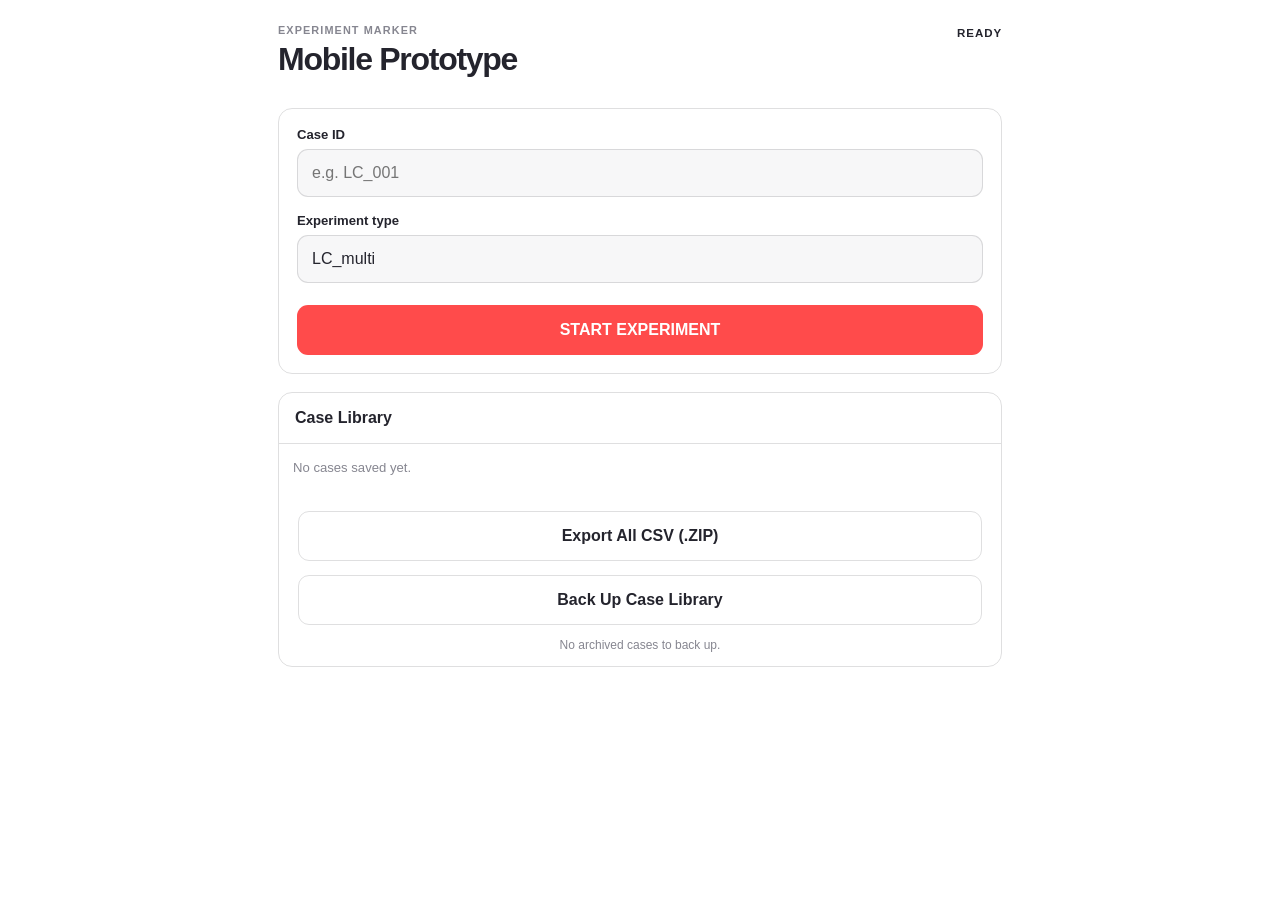
==== index.html @ 3c195538 "Start general edition from v0.5c2" ====
<!DOCTYPE html>

<html lang="en">

<head>

    <meta charset="UTF-8">



    <meta

        name="viewport"

        content="width=device-width, initial-scale=1.0, viewport-fit=cover"

    >



    <title>Experiment Marker</title>

    <meta

    name="theme-color"

    content="#ff4b4b"

    >

    <link

    rel="manifest"

    href="manifest.json"

    >

    <link

        rel="stylesheet"

        href="style.css"

    >

</head>



<body>



<main class="app">



    <header class="header">



        <div>

            <div class="eyebrow">

                EXPERIMENT MARKER

            </div>



            <h1>

                Mobile Prototype

            </h1>

        </div>



        <div

            id="statusBadge"

            class="status-badge"

        >

            READY

        </div>



    </header>





    <!-- ===================================================

         READY

         \=================================================== -->



    <section

        id="readyView"

        class="view"

    >



        <div class="panel">



            <label for="caseIdInput">

                Case ID

            </label>



            <input

                id="caseIdInput"

                type="text"

                placeholder="e.g. LC_001"

                autocomplete="off"

            >





            <label for="experimentTypeInput">

                Experiment type

            </label>



            <input

                id="experimentTypeInput"

                type="text"

                value="LC_multi"

                autocomplete="off"

            >





            <button

                id="startButton"

                class="primary-button"

                type="button"

            >

                START EXPERIMENT

            </button>



        </div>

<details

    class="library-shell"

    open

>



    <summary>

        Case Library

        <span id="libraryCount"></span>

    </summary>



    <div

        id="caseLibrary"

        class="case-library"

    >

    </div>

    <button
        id="exportAllCsvButton"
        class="secondary-button"
        type="button"
    >
        Export All CSV (.ZIP)
    </button>

    <button
        id="backupLibraryButton"
        class="secondary-button export-button"
        type="button"
    >
        Back Up Case Library
    </button>

    <div
        id="libraryBackupStatus"
        class="export-note"
    >
        Archived cases only. The current working case is not included.
    </div>



</details>

    </section>





    <!-- ===================================================

         RUNNING

         \=================================================== -->



    <section

        id="runningView"

        class="view hidden"

    >



        <div class="case-strip">



            <div>

                <div class="small-label">

                    CASE

                </div>



                <div

                    id="runningCaseId"

                    class="case-id"

                >

                </div>

            </div>



            <div class="align-right">

                <div class="small-label">

                    ACTIVE EVENTS

                </div>



                <div

                    id="eventCount"

                    class="count"

                >

                    0

                </div>

            </div>



        </div>





        <div class="event-console">



            <div class="section-title">

                Mark Event

            </div>



            <label for="eventNoteInput">

                Optional note

            </label>



            <input

                id="eventNoteInput"

                type="text"

                placeholder="e.g. difficult trocar, artifact"

                autocomplete="off"

            >





            <div

                id="eventGrid"

                class="event-grid"

            >

            </div>





            <div

                id="lastRecorded"

                class="last-recorded hidden"

            >



                <div>

                    <div class="small-label">

                        LAST ACTIVE EVENT

                    </div>



                    <div

                        id="lastEventName"

                        class="last-event-name"

                    >

                    </div>

                </div>



                <div

                    id="lastEventElapsed"

                    class="elapsed"

                >

                </div>



            </div>



        </div>





        <!-- Calibration -->



        <details class="utility-shell">



            <summary>

                Time Calibration

            </summary>



            <div class="utility-content">



                <div class="calibration-grid">



                    <div>



                        <label for="runningReferenceTime">

                            Reference clock

                        </label>



                        <input

                            id="runningReferenceTime"

                            type="text"

                            inputmode="decimal"

                            placeholder="14:32:18.000"

                            autocomplete="off"

                        >



                    </div>





                    <div>



                        <label for="runningEegTime">

                            EEG / device clock

                        </label>



                        <input

                            id="runningEegTime"

                            type="text"

                            inputmode="decimal"

                            placeholder="14:32:16.000"

                            autocomplete="off"

                        >



                    </div>



                </div>





                <div class="calibration-actions">



                    <button

                        id="runningApplyCalibration"

                        class="utility-button"

                        type="button"

                    >

                        Apply Calibration

                    </button>



                    <button

                        id="runningClearCalibration"

                        class="utility-button"

                        type="button"

                    >

                        Clear

                    </button>



                </div>





                <div

                    id="runningCalibrationStatus"

                    class="calibration-status"

                >

                    Not calibrated

                </div>



            </div>



        </details>





        <!-- Timeline -->



        <details class="timeline-shell">



            <summary>

                Event Timeline

            </summary>



            <div

                id="timeline"

                class="timeline"

            >

            </div>



        </details>





        <div class="correction-actions">



            <button

                id="undoButton"

                class="utility-button"

                type="button"

            >

                Undo Last Event

            </button>



            <button

                id="restoreButton"

                class="utility-button"

                type="button"

            >

                Restore

            </button>



        </div>





        <button

            id="endButton"

            class="secondary-button"

            type="button"

        >

            End Experiment

        </button>



    </section>





    <!-- ===================================================

         COMPLETE

         \=================================================== -->



    <section

        id="completeView"

        class="view hidden"

    >



        <div class="complete-card">



            <div class="small-label">

                RECORDING COMPLETE

            </div>



            <div

                id="completeCaseId"

                class="complete-case"

            >

            </div>



            <div

                id="completeSummary"

                class="complete-summary"

            >

            </div>



        </div>





        <!-- Calibration -->



        <details class="utility-shell">



            <summary>

                Time Calibration

            </summary>



            <div class="utility-content">



                <div class="calibration-grid">



                    <div>



                        <label for="completeReferenceTime">

                            Reference clock

                        </label>



                        <input

                            id="completeReferenceTime"

                            type="text"

                            inputmode="decimal"

                            placeholder="14:32:18.000"

                            autocomplete="off"

                        >



                    </div>





                    <div>



                        <label for="completeEegTime">

                            EEG / device clock

                        </label>



                        <input

                            id="completeEegTime"

                            type="text"

                            inputmode="decimal"

                            placeholder="14:32:16.000"

                            autocomplete="off"

                        >



                    </div>



                </div>





                <div class="calibration-actions">



                    <button

                        id="completeApplyCalibration"

                        class="utility-button"

                        type="button"

                    >

                        Apply Calibration

                    </button>



                    <button

                        id="completeClearCalibration"

                        class="utility-button"

                        type="button"

                    >

                        Clear

                    </button>



                </div>





                <div

                    id="completeCalibrationStatus"

                    class="calibration-status"

                >

                    Not calibrated

                </div>



            </div>



        </details>





        <!-- QC -->



        <div class="complete-section-heading">



            <div>

                <div class="small-label">

                    QUALITY CONTROL

                </div>



                <div class="section-title compact-title">

                    Event Review

                </div>

            </div>



            <div class="qc-hint">

                Rename, remove or restore without rewriting event time.

            </div>



        </div>





        <details

            class="timeline-shell"

            open

        >



            <summary>

                Recorded Events

            </summary>



            <div

                id="completeTimeline"

                class="timeline"

            >

            </div>



        </details>





        <!-- Export -->



        <div class="finalize-section">



    <div class="small-label">

        CASE LIBRARY

    </div>



    <div class="section-title compact-title">

        Archive

    </div>





    <button

        id="saveLibraryButton"

        class="primary-button export-button"

        type="button"

    >

        SAVE TO CASE LIBRARY

    </button>





    <div

        id="librarySaveStatus"

        class="export-note"

    >

        Not saved to Case Library.

    </div>





    <div class="finalize-divider"></div>





    <div class="small-label">

        EXPORT

    </div>



    <button

        id="exportCsvButton"

        class="secondary-button export-button"

        type="button"

    >

        Export CSV

    </button>



</div>





<button

    id="newCaseButton"

    class="secondary-button new-case-button"

    type="button"

>

    Discard Case

</button>



    </section>



</main>



<script src="storage.js"></script>

<script src="app.js"></script>



<script>

    if ("serviceWorker" in navigator) {



        window.addEventListener(

            "load",

            () => {



                navigator.serviceWorker

                    .register(

                        "./service-worker.js"

                    )

                    .then(

                        registration => {



                            console.log(

                                "Experiment Marker service worker registered:",

                                registration.scope

                            );

                        }

                    )

                    .catch(

                        error => {



                            console.error(

                                "Service worker registration failed:",

                                error

                            );

                        }

                    );

            }

        );

    }

</script>



</body>

</html>
---- style.css ----
:root {
    --accent: #ff4b4b;
    --accent-selected: #c9343c;

    --background: #ffffff;
    --surface: #f7f7f8;

    --text: #24242d;
    --muted: #868690;

    --border: rgba(30, 30, 40, 0.14);

    --radius: 14px;
}


* {
    box-sizing: border-box;
}


body {
    margin: 0;

    background: var(--background);
    color: var(--text);

    font-family:
        -apple-system,
        BlinkMacSystemFont,
        "Segoe UI",
        sans-serif;
}


button,
input {
    font: inherit;
}


button {
    touch-action: manipulation;
}


.app {
    width: min(760px, 100%);

    margin: 0 auto;

    padding:
        max(24px, env(safe-area-inset-top))
        18px
        max(40px, env(safe-area-inset-bottom));
}


/* =========================================================
   HEADER
   ========================================================= */

.header {
    display: flex;

    align-items: flex-start;
    justify-content: space-between;

    gap: 20px;

    margin-bottom: 30px;
}


.eyebrow,
.small-label {
    font-size: 0.68rem;
    font-weight: 750;

    letter-spacing: 0.10em;

    color: var(--muted);
}


h1 {
    margin: 5px 0 0;

    font-size: 2rem;

    letter-spacing: -0.04em;
}


.status-badge {
    margin-top: 3px;

    font-size: 0.72rem;
    font-weight: 750;

    letter-spacing: 0.08em;
}


/* =========================================================
   COMMON
   ========================================================= */

.hidden {
    display: none !important;
}


.panel,
.event-console,
.complete-card {
    border:
        1px solid
        var(--border);

    border-radius:
        var(--radius);

    padding:
        18px;
}


label {
    display: block;

    margin:
        16px
        0
        7px;

    font-size: 0.82rem;
    font-weight: 650;
}


label:first-child {
    margin-top: 0;
}


input {
    width: 100%;

    min-height: 48px;

    padding:
        0
        14px;

    border:
        1px solid
        var(--border);

    border-radius:
        11px;

    background:
        var(--surface);

    color:
        var(--text);

    outline:
        none;

    font-size:
        16px;
}


input:focus {
    border-color:
        var(--accent);
}


/* =========================================================
   BUTTONS
   ========================================================= */

.primary-button,
.secondary-button {
    width: 100%;

    min-height: 50px;

    border-radius: 11px;

    font-weight: 700;

    cursor: pointer;
}


.primary-button {
    margin-top: 22px;

    border: none;

    background:
        var(--accent);

    color:
        white;
}


.secondary-button {
    margin-top: 18px;

    border: 1px solid
        var(--border);

    background:
        transparent;

    color:
        var(--text);
}


.utility-button {
    min-height: 44px;

    padding:
        0
        14px;

    border:
        1px solid
        var(--border);

    border-radius:
        10px;

    background:
        var(--surface);

    color:
        var(--text);

    font-weight:
        650;

    cursor:
        pointer;
}


.utility-button:disabled {
    opacity:
        0.38;

    cursor:
        default;
}


.mini-button {
    min-height: 36px;

    padding:
        0
        12px;

    border:
        1px solid
        var(--border);

    border-radius:
        9px;

    background:
        var(--surface);

    color:
        var(--text);

    font-size:
        0.78rem;

    font-weight:
        650;

    cursor:
        pointer;
}


.mini-button:active,
.utility-button:active,
.primary-button:active,
.secondary-button:active {
    transform:
        scale(0.98);
}


/* =========================================================
   RUNNING
   ========================================================= */

.case-strip {
    display: flex;

    justify-content: space-between;
    align-items: center;

    margin-bottom:
        14px;

    padding:
        0 2px;
}


.case-id {
    margin-top:
        3px;

    font-size:
        1.1rem;

    font-weight:
        720;
}


.count {
    margin-top:
        3px;

    font-size:
        1.05rem;

    font-weight:
        700;
}


.align-right {
    text-align:
        right;
}


.section-title {
    margin-bottom:
        16px;

    font-size:
        1.35rem;

    font-weight:
        760;

    letter-spacing:
        -0.025em;
}


.compact-title {
    margin:
        3px
        0
        0;

    font-size:
        1.12rem;
}


/* =========================================================
   EVENT GRID
   ========================================================= */

.event-grid {
    display:
        grid;

    grid-template-columns:
        repeat(
            2,
            minmax(0, 1fr)
        );

    gap:
        10px;

    margin-top:
        18px;
}


.event-button {
    min-height:
        58px;

    padding:
        8px;

    border:
        none;

    border-radius:
        12px;

    background:
        var(--accent);

    color:
        white;

    font-size:
        0.95rem;

    font-weight:
        680;

    cursor:
        pointer;

    transition:
        transform 70ms ease,
        background 100ms ease;
}


.event-button:active {
    transform:
        scale(0.97);
}


.event-button.selected {
    background:
        var(--accent-selected);
}


/* =========================================================
   LAST RECORDED
   ========================================================= */

.last-recorded {
    display:
        flex;

    justify-content:
        space-between;

    align-items:
        center;

    gap:
        14px;

    margin-top:
        18px;

    padding-top:
        14px;

    border-top:
        1px solid
        var(--border);
}


.last-event-name {
    margin-top:
        3px;

    font-weight:
        700;
}


.elapsed {
    font-family:
        ui-monospace,
        SFMono-Regular,
        Menlo,
        monospace;

    font-weight:
        680;

    font-variant-numeric:
        tabular-nums;
}


/* =========================================================
   COLLAPSIBLE SHELLS
   ========================================================= */

.timeline-shell,
.utility-shell {
    margin-top:
        14px;

    border:
        1px solid
        var(--border);

    border-radius:
        var(--radius);

    overflow:
        hidden;
}


.timeline-shell summary,
.utility-shell summary {
    min-height:
        50px;

    display:
        flex;

    align-items:
        center;

    padding:
        0 16px;

    font-weight:
        680;

    cursor:
        pointer;
}


.utility-content {
    padding:
        0
        14px
        14px;

    border-top:
        1px solid
        var(--border);
}


/* =========================================================
   CALIBRATION
   ========================================================= */

.utility-content {
    padding:
        16px
        14px
        16px;

    border-top:
        1px solid
        var(--border);
}


.calibration-grid {
    display: grid;

    grid-template-columns:
        1fr;

    gap:
        16px;
}


.calibration-grid > div {
    display: flex;

    flex-direction: column;

    gap:
        8px;
}


.calibration-grid label {
    margin:
        0;

    font-size:
        0.82rem;

    font-weight:
        650;

    line-height:
        1.25;
}


.calibration-actions {
    display: flex;

    gap:
        8px;

    margin-top:
        16px;
}


.calibration-actions
.utility-button:first-child {
    flex:
        1;
}


.calibration-status {
    margin-top:
        14px;

    padding:
        11px
        12px;

    border-radius:
        10px;

    background:
        var(--surface);

    color:
        var(--muted);

    font-size:
        0.8rem;

    line-height:
        1.45;
}

/* =========================================================
   RUNNING CORRECTIONS
   ========================================================= */

.correction-actions {
    display:
        grid;

    grid-template-columns:
        repeat(
            2,
            minmax(0, 1fr)
        );

    gap:
        8px;

    margin-top:
        10px;
}


/* =========================================================
   TIMELINE
   ========================================================= */

.timeline {
    padding:
        0
        14px
        14px;
}


.timeline-empty {
    padding:
        10px 0;

    color:
        var(--muted);

    font-size:
        0.85rem;
}


.timeline-item {
    padding:
        13px 0;

    border-top:
        1px solid
        var(--border);
}


.timeline-main-row {
    display:
        flex;

    justify-content:
        space-between;

    align-items:
        flex-start;

    gap:
        16px;
}


.timeline-main {
    min-width:
        0;
}


.timeline-item.removed
.timeline-main-row {
    opacity:
        0.52;
}


.timeline-name-row {
    display:
        flex;

    align-items:
        center;

    flex-wrap:
        wrap;

    gap:
        7px;
}


.timeline-name {
    font-weight:
        650;

    overflow-wrap:
        anywhere;
}


.status-chip {
    padding:
        2px 6px;

    border:
        1px solid
        var(--border);

    border-radius:
        999px;

    font-size:
        0.61rem;

    font-weight:
        750;

    letter-spacing:
        0.06em;
}


.timeline-meta {
    margin-top:
        4px;

    color:
        var(--muted);

    font-size:
        0.75rem;

    line-height:
        1.5;
}


.timeline-time {
    flex:
        0 0 auto;

    font-family:
        ui-monospace,
        SFMono-Regular,
        Menlo,
        monospace;

    font-size:
        0.82rem;

    font-variant-numeric:
        tabular-nums;
}


.timeline-actions {
    display:
        flex;

    flex-wrap:
        wrap;

    gap:
        7px;

    margin-top:
        10px;
}


/* =========================================================
   COMPLETE
   ========================================================= */

.complete-card {
    margin-bottom:
        14px;
}


.complete-case {
    margin-top:
        5px;

    font-size:
        1.45rem;

    font-weight:
        760;
}


.complete-summary {
    margin-top:
        8px;

    color:
        var(--muted);

    font-size:
        0.86rem;
}


.complete-section-heading {
    display:
        flex;

    justify-content:
        space-between;

    align-items:
        flex-end;

    gap:
        16px;

    margin-top:
        26px;
}


.qc-hint {
    max-width:
        290px;

    color:
        var(--muted);

    font-size:
        0.76rem;

    line-height:
        1.45;

    text-align:
        right;
}


.finalize-section {
    margin-top:
        28px;

    padding-top:
        22px;

    border-top:
        1px solid
        var(--border);
}


.export-button {
    margin-top:
        14px;
}


.export-note {
    margin-top:
        9px;

    color:
        var(--muted);

    font-size:
        0.75rem;

    line-height:
        1.45;
}


.new-case-button {
    margin-top:
        22px;
}


/* =========================================================
   WIDER SCREENS
   ========================================================= */

@media (min-width: 700px) {

    .event-grid {
        grid-template-columns:
            repeat(
                3,
                minmax(0, 1fr)
            );
    }


    .calibration-grid {
        grid-template-columns:
            repeat(
                2,
                minmax(0, 1fr)
            );

        gap:
            12px;
    }

}


/* =========================================================
   PHONE
   ========================================================= */

@media (max-width: 600px) {

    .complete-section-heading {
        display:
            block;
    }


    .qc-hint {
        margin-top:
            6px;

        max-width:
            none;

        text-align:
            left;
    }

}

/* =========================================================
   CASE LIBRARY
   ========================================================= */

.library-shell {
    margin-top: 18px;

    border:
        1px solid
        var(--border);

    border-radius:
        var(--radius);

    overflow:
        hidden;
}


.library-shell summary {
    min-height:
        50px;

    display:
        flex;

    align-items:
        center;

    gap:
        6px;

    padding:
        0 16px;

    font-weight:
        680;

    cursor:
        pointer;
}


.case-library {
    padding:
        0
        14px
        14px;

    border-top:
        1px solid
        var(--border);
}


.library-empty {
    padding:
        16px 0
        4px;

    color:
        var(--muted);

    font-size:
        0.82rem;
}


.library-item {
    padding:
        14px 0;

    border-bottom:
        1px solid
        var(--border);
}


.library-item:last-child {
    border-bottom:
        none;
}


.library-top-row {
    display:
        flex;

    justify-content:
        space-between;

    align-items:
        flex-start;

    gap:
        14px;
}


.library-case-id {
    font-weight:
        720;
}


.library-meta {
    margin-top:
        4px;

    color:
        var(--muted);

    font-size:
        0.75rem;

    line-height:
        1.45;
}


.library-actions {
    display:
        flex;

    gap:
        7px;

    margin-top:
        11px;
}


.finalize-divider {
    margin:
        22px
        0;

    border-top:
        1px solid
        var(--border);
}


#libraryBackupStatus {
    text-align: center;
    margin: 12px 0 0;
    padding: 0 8px 12px;
}

#backupLibraryButton,
#exportAllCsvButton {
    display: block;
    width: calc(100% - 38px);
    margin-inline: auto;
}
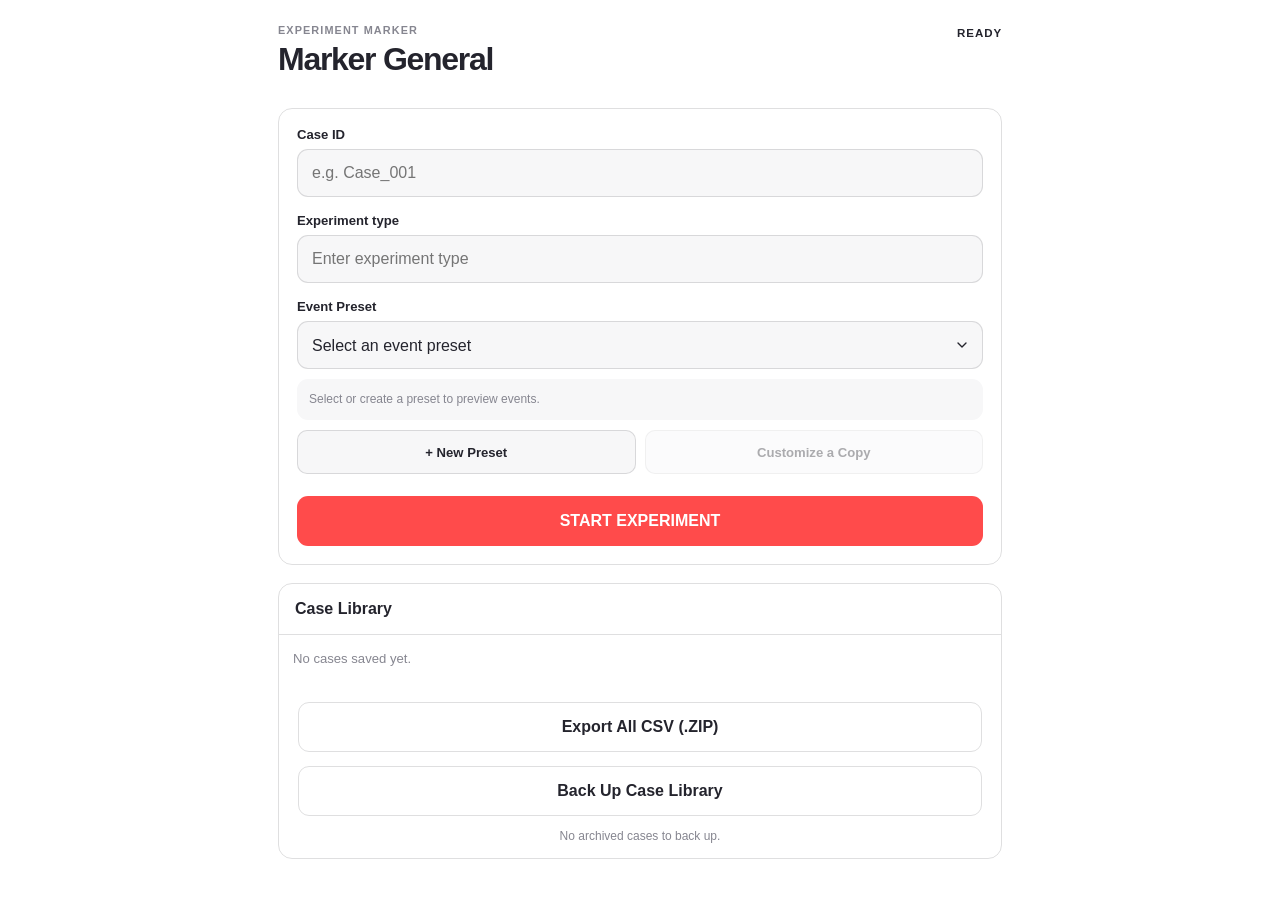
==== commit a89a06cb: "Release General v0.6b custom event presets" ====
--- a/index.html
+++ b/index.html
@@ -1,1194 +1,242 @@
 <!DOCTYPE html>
+<html lang="en">
+    <head>
+        <meta charset="UTF-8">
+        <meta name="viewport" content="width=device-width, initial-scale=1.0, viewport-fit=cover">
+        <title>Experiment Marker General</title>
+        <meta name="theme-color" content="#ff4b4b">
+        <link rel="manifest" href="manifest.json">
+        <link rel="stylesheet" href="style.css">
+    </head>
+    <body>
+        <main class="app">
+            <header class="header">
+                <div>
+                    <div class="eyebrow">EXPERIMENT MARKER</div>
+                    <h1>Marker General</h1>
+                </div>
+                <div id="statusBadge" class="status-badge">READY</div>
+            </header>
 
-<html lang="en">
+            <!-- =================================================== READY =================================================== -->
+            <section id="readyView" class="view">
+                <div class="panel">
+                    <label for="caseIdInput">Case ID</label>
+                    <input id="caseIdInput" type="text" placeholder="e.g. Case_001" autocomplete="off">
+                    <label for="experimentTypeInput">Experiment type</label>
+                    <input id="experimentTypeInput" type="text" placeholder="Enter experiment type" autocomplete="off">
+                    <label for="eventPresetSelect">Event Preset</label>
+                    <select id="eventPresetSelect" class="preset-select" aria-describedby="eventPresetPreview"></select>
+                    <div id="eventPresetPreview" class="preset-preview" aria-live="polite"></div>
+                    <div class="preset-actions">
+                        <button id="newPresetButton" class="utility-button" type="button">+ New Preset</button>
+                        <button id="editPresetButton" class="utility-button" type="button">Customize a Copy</button>
+                    </div>
+                    <button id="startButton" class="primary-button" type="button">START EXPERIMENT</button>
+                </div>
+                <details class="library-shell" open>
+                    <summary>
+                        Case Library
+                        <span id="libraryCount"></span>
+                    </summary>
+                    <div id="caseLibrary" class="case-library"></div>
+                    <button id="exportAllCsvButton" class="secondary-button" type="button">Export All CSV (.ZIP)</button>
+                    <button id="backupLibraryButton" class="secondary-button export-button" type="button">Back Up Case Library</button>
+                    <div id="libraryBackupStatus" class="export-note">Archived cases only. The current working case is not included.</div>
+                </details>
+            </section>
 
-<head>
+            <!-- =================================================== RUNNING =================================================== -->
+            <section id="runningView" class="view hidden">
+                <div class="case-strip">
+                    <div>
+                        <div class="small-label">CASE</div>
+                        <div id="runningCaseId" class="case-id"></div>
+                    </div>
+                    <div class="align-right">
+                        <div class="small-label">ACTIVE EVENTS</div>
+                        <div id="eventCount" class="count">0</div>
+                    </div>
+                </div>
+                <div class="event-console">
+                    <div class="section-title">Mark Event</div>
+                    <label for="eventNoteInput">Optional note</label>
+                    <input id="eventNoteInput" type="text" placeholder="e.g. difficult trocar, artifact" autocomplete="off">
+                    <div id="eventGrid" class="event-grid"></div>
+                    <div id="lastRecorded" class="last-recorded hidden">
+                        <div>
+                            <div class="small-label">LAST ACTIVE EVENT</div>
+                            <div id="lastEventName" class="last-event-name"></div>
+                        </div>
+                        <div id="lastEventElapsed" class="elapsed"></div>
+                    </div>
+                </div>
+                <!-- Calibration -->
+                <details class="utility-shell">
+                    <summary>Time Calibration</summary>
+                    <div class="utility-content">
+                        <div class="calibration-grid">
+                            <div>
+                                <label for="runningReferenceTime">Reference clock</label>
+                                <div class="calibration-time-field">
+                                    <input id="runningReferenceTime" class="calibration-time-input" type="text" placeholder="HH:MM:SS" autocomplete="off" spellcheck="false">
+                                    <button class="calibration-time-trigger" type="button" data-time-target="runningReferenceTime" aria-label="Open time picker">
+                                        <svg viewBox="0 0 24 24" aria-hidden="true" focusable="false">
+                                            <circle cx="12" cy="12" r="9"></circle>
+                                            <path d="M12 7v5l3 2"></path>
+                                        </svg>
+                                    </button>
+                                </div>
+                            </div>
+                            <div>
+                                <label for="runningEegTime">EEG / device clock</label>
+                                <div class="calibration-time-field">
+                                    <input id="runningEegTime" class="calibration-time-input" type="text" placeholder="HH:MM:SS" autocomplete="off" spellcheck="false">
+                                    <button class="calibration-time-trigger" type="button" data-time-target="runningEegTime" aria-label="Open time picker">
+                                        <svg viewBox="0 0 24 24" aria-hidden="true" focusable="false">
+                                            <circle cx="12" cy="12" r="9"></circle>
+                                            <path d="M12 7v5l3 2"></path>
+                                        </svg>
+                                    </button>
+                                </div>
+                            </div>
+                        </div>
+                        <div class="calibration-actions">
+                            <button id="runningApplyCalibration" class="utility-button" type="button">Apply Calibration</button>
+                            <button id="runningClearCalibration" class="utility-button" type="button">Clear</button>
+                        </div>
+                        <div id="runningCalibrationStatus" class="calibration-status">Not calibrated</div>
+                    </div>
+                </details>
+                <!-- Timeline -->
+                <details class="timeline-shell">
+                    <summary>Event Timeline</summary>
+                    <div id="timeline" class="timeline"></div>
+                </details>
+                <div class="correction-actions">
+                    <button id="undoButton" class="utility-button" type="button">Undo Last Event</button>
+                    <button id="restoreButton" class="utility-button" type="button">Restore</button>
+                </div>
+                <button id="endButton" class="secondary-button" type="button">End Experiment</button>
+            </section>
 
-    <meta charset="UTF-8">
-
-
-
-    <meta
-
-        name="viewport"
-
-        content="width=device-width, initial-scale=1.0, viewport-fit=cover"
-
-    >
-
-
-
-    <title>Experiment Marker</title>
-
-    <meta
-
-    name="theme-color"
-
-    content="#ff4b4b"
-
-    >
-
-    <link
-
-    rel="manifest"
-
-    href="manifest.json"
-
-    >
-
-    <link
-
-        rel="stylesheet"
-
-        href="style.css"
-
-    >
-
-</head>
-
-
-
-<body>
-
-
-
-<main class="app">
-
-
-
-    <header class="header">
-
-
-
-        <div>
-
-            <div class="eyebrow">
-
-                EXPERIMENT MARKER
-
-            </div>
-
-
-
-            <h1>
-
-                Mobile Prototype
-
-            </h1>
-
+            <!-- =================================================== COMPLETE =================================================== -->
+            <section id="completeView" class="view hidden">
+                <div class="complete-card">
+                    <div class="small-label">RECORDING COMPLETE</div>
+                    <div id="completeCaseId" class="complete-case"></div>
+                    <div id="completeSummary" class="complete-summary"></div>
+                </div>
+                <!-- Calibration -->
+                <details class="utility-shell">
+                    <summary>Time Calibration</summary>
+                    <div class="utility-content">
+                        <div class="calibration-grid">
+                            <div>
+                                <label for="completeReferenceTime">Reference clock</label>
+                                <div class="calibration-time-field">
+                                    <input id="completeReferenceTime" class="calibration-time-input" type="text" placeholder="HH:MM:SS" autocomplete="off" spellcheck="false">
+                                    <button class="calibration-time-trigger" type="button" data-time-target="completeReferenceTime" aria-label="Open time picker">
+                                        <svg viewBox="0 0 24 24" aria-hidden="true" focusable="false">
+                                            <circle cx="12" cy="12" r="9"></circle>
+                                            <path d="M12 7v5l3 2"></path>
+                                        </svg>
+                                    </button>
+                                </div>
+                            </div>
+                            <div>
+                                <label for="completeEegTime">EEG / device clock</label>
+                                <div class="calibration-time-field">
+                                    <input id="completeEegTime" class="calibration-time-input" type="text" placeholder="HH:MM:SS" autocomplete="off" spellcheck="false">
+                                    <button class="calibration-time-trigger" type="button" data-time-target="completeEegTime" aria-label="Open time picker">
+                                        <svg viewBox="0 0 24 24" aria-hidden="true" focusable="false">
+                                            <circle cx="12" cy="12" r="9"></circle>
+                                            <path d="M12 7v5l3 2"></path>
+                                        </svg>
+                                    </button>
+                                </div>
+                            </div>
+                        </div>
+                        <div class="calibration-actions">
+                            <button id="completeApplyCalibration" class="utility-button" type="button">Apply Calibration</button>
+                            <button id="completeClearCalibration" class="utility-button" type="button">Clear</button>
+                        </div>
+                        <div id="completeCalibrationStatus" class="calibration-status">Not calibrated</div>
+                    </div>
+                </details>
+                <!-- QC -->
+                <div class="complete-section-heading">
+                    <div>
+                        <div class="small-label">QUALITY CONTROL</div>
+                        <div class="section-title compact-title">Event Review</div>
+                    </div>
+                    <div class="qc-hint">Rename, remove or restore without rewriting event time.</div>
+                </div>
+                <details class="timeline-shell" open>
+                    <summary>Recorded Events</summary>
+                    <div id="completeTimeline" class="timeline"></div>
+                </details>
+                <!-- Export -->
+                <div class="finalize-section">
+                    <div class="small-label">CASE LIBRARY</div>
+                    <div class="section-title compact-title">Archive</div>
+                    <button id="saveLibraryButton" class="primary-button export-button" type="button">SAVE TO CASE LIBRARY</button>
+                    <div id="librarySaveStatus" class="export-note">Not saved to Case Library.</div>
+                    <div class="finalize-divider"></div>
+                    <div class="small-label">EXPORT</div>
+                    <button id="exportCsvButton" class="secondary-button export-button" type="button">Export CSV</button>
+                </div>
+                <button id="newCaseButton" class="secondary-button new-case-button" type="button">Discard Case</button>
+            </section>
+        </main>
+        <!-- READY-only preset editor; does not modify a case in progress. -->
+        <div id="presetEditorOverlay" class="preset-editor-overlay hidden">
+            <section class="preset-editor-dialog" role="dialog" aria-modal="true" aria-labelledby="presetEditorTitle" tabindex="-1">
+                <header class="preset-editor-heading">
+                    <div>
+                        <div class="small-label">GENERAL · EVENT CONFIGURATION</div>
+                        <h2 id="presetEditorTitle">Create Preset</h2>
+                    </div>
+                    <button id="presetEditorClose" class="preset-icon-button" type="button" aria-label="Close editor">×</button>
+                </header>
+                <label for="presetNameInput">Preset name</label>
+                <input id="presetNameInput" type="text" maxlength="60" placeholder="e.g. My Experiment" autocomplete="off">
+                <form id="presetAddEventForm" class="preset-add-form">
+                    <label for="presetEventInput">Add event</label>
+                    <div class="preset-add-row">
+                        <input id="presetEventInput" type="text" maxlength="50" placeholder="Enter an event name" autocomplete="off">
+                        <button id="presetAddEventButton" class="utility-button" type="submit">+ Add</button>
+                    </div>
+                </form>
+                <div class="preset-editor-preview-heading">
+                    <strong>Event Preview</strong>
+                    <span id="presetEditorCount" class="small-label">0 EVENTS</span>
+                </div>
+                <p class="preset-editor-hint">Drag ⠿ to change button order. You can also use ↑ / ↓.</p>
+                <div id="presetEditorEvents" class="preset-editor-events" aria-live="polite"></div>
+                <div id="presetEditorError" class="preset-editor-error hidden" role="alert"></div>
+                <div class="preset-editor-footer">
+                    <button id="presetEditorDelete" class="preset-danger-button hidden" type="button">Delete Preset</button>
+                    <div class="preset-editor-main-actions">
+                        <button id="presetEditorCancel" class="utility-button" type="button">Cancel</button>
+                        <button id="presetEditorSave" class="primary-button" type="button">Save Preset</button>
+                    </div>
+                </div>
+                <p class="preset-editor-hint">Saved locally on this device. Case Library backups do not include custom preset settings.</p>
+            </section>
         </div>
-
-
-
-        <div
-
-            id="statusBadge"
-
-            class="status-badge"
-
-        >
-
-            READY
-
-        </div>
-
-
-
-    </header>
-
-
-
-
-
-    <!-- ===================================================
-
-         READY
-
-         \=================================================== -->
-
-
-
-    <section
-
-        id="readyView"
-
-        class="view"
-
-    >
-
-
-
-        <div class="panel">
-
-
-
-            <label for="caseIdInput">
-
-                Case ID
-
-            </label>
-
-
-
-            <input
-
-                id="caseIdInput"
-
-                type="text"
-
-                placeholder="e.g. LC_001"
-
-                autocomplete="off"
-
-            >
-
-
-
-
-
-            <label for="experimentTypeInput">
-
-                Experiment type
-
-            </label>
-
-
-
-            <input
-
-                id="experimentTypeInput"
-
-                type="text"
-
-                value="LC_multi"
-
-                autocomplete="off"
-
-            >
-
-
-
-
-
-            <button
-
-                id="startButton"
-
-                class="primary-button"
-
-                type="button"
-
-            >
-
-                START EXPERIMENT
-
-            </button>
-
-
-
-        </div>
-
-<details
-
-    class="library-shell"
-
-    open
-
->
-
-
-
-    <summary>
-
-        Case Library
-
-        <span id="libraryCount"></span>
-
-    </summary>
-
-
-
-    <div
-
-        id="caseLibrary"
-
-        class="case-library"
-
-    >
-
-    </div>
-
-    <button
-        id="exportAllCsvButton"
-        class="secondary-button"
-        type="button"
-    >
-        Export All CSV (.ZIP)
-    </button>
-
-    <button
-        id="backupLibraryButton"
-        class="secondary-button export-button"
-        type="button"
-    >
-        Back Up Case Library
-    </button>
-
-    <div
-        id="libraryBackupStatus"
-        class="export-note"
-    >
-        Archived cases only. The current working case is not included.
-    </div>
-
-
-
-</details>
-
-    </section>
-
-
-
-
-
-    <!-- ===================================================
-
-         RUNNING
-
-         \=================================================== -->
-
-
-
-    <section
-
-        id="runningView"
-
-        class="view hidden"
-
-    >
-
-
-
-        <div class="case-strip">
-
-
-
-            <div>
-
-                <div class="small-label">
-
-                    CASE
-
-                </div>
-
-
-
-                <div
-
-                    id="runningCaseId"
-
-                    class="case-id"
-
-                >
-
-                </div>
-
-            </div>
-
-
-
-            <div class="align-right">
-
-                <div class="small-label">
-
-                    ACTIVE EVENTS
-
-                </div>
-
-
-
-                <div
-
-                    id="eventCount"
-
-                    class="count"
-
-                >
-
-                    0
-
-                </div>
-
-            </div>
-
-
-
-        </div>
-
-
-
-
-
-        <div class="event-console">
-
-
-
-            <div class="section-title">
-
-                Mark Event
-
-            </div>
-
-
-
-            <label for="eventNoteInput">
-
-                Optional note
-
-            </label>
-
-
-
-            <input
-
-                id="eventNoteInput"
-
-                type="text"
-
-                placeholder="e.g. difficult trocar, artifact"
-
-                autocomplete="off"
-
-            >
-
-
-
-
-
-            <div
-
-                id="eventGrid"
-
-                class="event-grid"
-
-            >
-
-            </div>
-
-
-
-
-
-            <div
-
-                id="lastRecorded"
-
-                class="last-recorded hidden"
-
-            >
-
-
-
-                <div>
-
-                    <div class="small-label">
-
-                        LAST ACTIVE EVENT
-
-                    </div>
-
-
-
-                    <div
-
-                        id="lastEventName"
-
-                        class="last-event-name"
-
-                    >
-
-                    </div>
-
-                </div>
-
-
-
-                <div
-
-                    id="lastEventElapsed"
-
-                    class="elapsed"
-
-                >
-
-                </div>
-
-
-
-            </div>
-
-
-
-        </div>
-
-
-
-
-
-        <!-- Calibration -->
-
-
-
-        <details class="utility-shell">
-
-
-
-            <summary>
-
-                Time Calibration
-
-            </summary>
-
-
-
-            <div class="utility-content">
-
-
-
-                <div class="calibration-grid">
-
-
-
-                    <div>
-
-
-
-                        <label for="runningReferenceTime">
-
-                            Reference clock
-
-                        </label>
-
-
-
-                        <input
-
-                            id="runningReferenceTime"
-
-                            type="text"
-
-                            inputmode="decimal"
-
-                            placeholder="14:32:18.000"
-
-                            autocomplete="off"
-
-                        >
-
-
-
-                    </div>
-
-
-
-
-
-                    <div>
-
-
-
-                        <label for="runningEegTime">
-
-                            EEG / device clock
-
-                        </label>
-
-
-
-                        <input
-
-                            id="runningEegTime"
-
-                            type="text"
-
-                            inputmode="decimal"
-
-                            placeholder="14:32:16.000"
-
-                            autocomplete="off"
-
-                        >
-
-
-
-                    </div>
-
-
-
-                </div>
-
-
-
-
-
-                <div class="calibration-actions">
-
-
-
-                    <button
-
-                        id="runningApplyCalibration"
-
-                        class="utility-button"
-
-                        type="button"
-
-                    >
-
-                        Apply Calibration
-
-                    </button>
-
-
-
-                    <button
-
-                        id="runningClearCalibration"
-
-                        class="utility-button"
-
-                        type="button"
-
-                    >
-
-                        Clear
-
-                    </button>
-
-
-
-                </div>
-
-
-
-
-
-                <div
-
-                    id="runningCalibrationStatus"
-
-                    class="calibration-status"
-
-                >
-
-                    Not calibrated
-
-                </div>
-
-
-
-            </div>
-
-
-
-        </details>
-
-
-
-
-
-        <!-- Timeline -->
-
-
-
-        <details class="timeline-shell">
-
-
-
-            <summary>
-
-                Event Timeline
-
-            </summary>
-
-
-
-            <div
-
-                id="timeline"
-
-                class="timeline"
-
-            >
-
-            </div>
-
-
-
-        </details>
-
-
-
-
-
-        <div class="correction-actions">
-
-
-
-            <button
-
-                id="undoButton"
-
-                class="utility-button"
-
-                type="button"
-
-            >
-
-                Undo Last Event
-
-            </button>
-
-
-
-            <button
-
-                id="restoreButton"
-
-                class="utility-button"
-
-                type="button"
-
-            >
-
-                Restore
-
-            </button>
-
-
-
-        </div>
-
-
-
-
-
-        <button
-
-            id="endButton"
-
-            class="secondary-button"
-
-            type="button"
-
-        >
-
-            End Experiment
-
-        </button>
-
-
-
-    </section>
-
-
-
-
-
-    <!-- ===================================================
-
-         COMPLETE
-
-         \=================================================== -->
-
-
-
-    <section
-
-        id="completeView"
-
-        class="view hidden"
-
-    >
-
-
-
-        <div class="complete-card">
-
-
-
-            <div class="small-label">
-
-                RECORDING COMPLETE
-
-            </div>
-
-
-
-            <div
-
-                id="completeCaseId"
-
-                class="complete-case"
-
-            >
-
-            </div>
-
-
-
-            <div
-
-                id="completeSummary"
-
-                class="complete-summary"
-
-            >
-
-            </div>
-
-
-
-        </div>
-
-
-
-
-
-        <!-- Calibration -->
-
-
-
-        <details class="utility-shell">
-
-
-
-            <summary>
-
-                Time Calibration
-
-            </summary>
-
-
-
-            <div class="utility-content">
-
-
-
-                <div class="calibration-grid">
-
-
-
-                    <div>
-
-
-
-                        <label for="completeReferenceTime">
-
-                            Reference clock
-
-                        </label>
-
-
-
-                        <input
-
-                            id="completeReferenceTime"
-
-                            type="text"
-
-                            inputmode="decimal"
-
-                            placeholder="14:32:18.000"
-
-                            autocomplete="off"
-
-                        >
-
-
-
-                    </div>
-
-
-
-
-
-                    <div>
-
-
-
-                        <label for="completeEegTime">
-
-                            EEG / device clock
-
-                        </label>
-
-
-
-                        <input
-
-                            id="completeEegTime"
-
-                            type="text"
-
-                            inputmode="decimal"
-
-                            placeholder="14:32:16.000"
-
-                            autocomplete="off"
-
-                        >
-
-
-
-                    </div>
-
-
-
-                </div>
-
-
-
-
-
-                <div class="calibration-actions">
-
-
-
-                    <button
-
-                        id="completeApplyCalibration"
-
-                        class="utility-button"
-
-                        type="button"
-
-                    >
-
-                        Apply Calibration
-
-                    </button>
-
-
-
-                    <button
-
-                        id="completeClearCalibration"
-
-                        class="utility-button"
-
-                        type="button"
-
-                    >
-
-                        Clear
-
-                    </button>
-
-
-
-                </div>
-
-
-
-
-
-                <div
-
-                    id="completeCalibrationStatus"
-
-                    class="calibration-status"
-
-                >
-
-                    Not calibrated
-
-                </div>
-
-
-
-            </div>
-
-
-
-        </details>
-
-
-
-
-
-        <!-- QC -->
-
-
-
-        <div class="complete-section-heading">
-
-
-
-            <div>
-
-                <div class="small-label">
-
-                    QUALITY CONTROL
-
-                </div>
-
-
-
-                <div class="section-title compact-title">
-
-                    Event Review
-
-                </div>
-
-            </div>
-
-
-
-            <div class="qc-hint">
-
-                Rename, remove or restore without rewriting event time.
-
-            </div>
-
-
-
-        </div>
-
-
-
-
-
-        <details
-
-            class="timeline-shell"
-
-            open
-
-        >
-
-
-
-            <summary>
-
-                Recorded Events
-
-            </summary>
-
-
-
-            <div
-
-                id="completeTimeline"
-
-                class="timeline"
-
-            >
-
-            </div>
-
-
-
-        </details>
-
-
-
-
-
-        <!-- Export -->
-
-
-
-        <div class="finalize-section">
-
-
-
-    <div class="small-label">
-
-        CASE LIBRARY
-
-    </div>
-
-
-
-    <div class="section-title compact-title">
-
-        Archive
-
-    </div>
-
-
-
-
-
-    <button
-
-        id="saveLibraryButton"
-
-        class="primary-button export-button"
-
-        type="button"
-
-    >
-
-        SAVE TO CASE LIBRARY
-
-    </button>
-
-
-
-
-
-    <div
-
-        id="librarySaveStatus"
-
-        class="export-note"
-
-    >
-
-        Not saved to Case Library.
-
-    </div>
-
-
-
-
-
-    <div class="finalize-divider"></div>
-
-
-
-
-
-    <div class="small-label">
-
-        EXPORT
-
-    </div>
-
-
-
-    <button
-
-        id="exportCsvButton"
-
-        class="secondary-button export-button"
-
-        type="button"
-
-    >
-
-        Export CSV
-
-    </button>
-
-
-
-</div>
-
-
-
-
-
-<button
-
-    id="newCaseButton"
-
-    class="secondary-button new-case-button"
-
-    type="button"
-
->
-
-    Discard Case
-
-</button>
-
-
-
-    </section>
-
-
-
-</main>
-
-
-
-<script src="storage.js"></script>
-
-<script src="app.js"></script>
-
-
-
-<script>
-
-    if ("serviceWorker" in navigator) {
-
-
-
-        window.addEventListener(
-
-            "load",
-
-            () => {
-
-
-
-                navigator.serviceWorker
-
-                    .register(
-
-                        "./service-worker.js"
-
-                    )
-
-                    .then(
-
-                        registration => {
-
-
-
-                            console.log(
-
-                                "Experiment Marker service worker registered:",
-
-                                registration.scope
-
-                            );
-
-                        }
-
-                    )
-
-                    .catch(
-
-                        error => {
-
-
-
-                            console.error(
-
-                                "Service worker registration failed:",
-
-                                error
-
-                            );
-
-                        }
-
-                    );
-
+        <script src="storage.js"></script>
+        <script src="app.js"></script>
+        <script>
+            if ("serviceWorker" in navigator && !["localhost", "127.0.0.1"].includes(location.hostname)) {
+                window.addEventListener("load", () => {
+                    navigator.serviceWorker.register("./service-worker.js").then((registration) => {
+                        console.log("Experiment Marker service worker registered:", registration.scope);
+                    }).catch((error) => {
+                        console.error("Service worker registration failed:", error);
+                    });
+                });
             }
-
-        );
-
-    }
-
-</script>
-
-
-
-</body>
-
-</html>+        </script>
+    </body>
+</html>
--- a/style.css
+++ b/style.css
@@ -1,1135 +1,676 @@
 :root {
     --accent: #ff4b4b;
     --accent-selected: #c9343c;
-
     --background: #ffffff;
     --surface: #f7f7f8;
-
     --text: #24242d;
     --muted: #868690;
-
     --border: rgba(30, 30, 40, 0.14);
-
     --radius: 14px;
 }
-
 
 * {
     box-sizing: border-box;
 }
 
-
 body {
     margin: 0;
-
     background: var(--background);
     color: var(--text);
-
-    font-family:
-        -apple-system,
-        BlinkMacSystemFont,
-        "Segoe UI",
-        sans-serif;
-}
-
-
-button,
-input {
+    font-family: -apple-system, BlinkMacSystemFont, "Segoe UI", sans-serif;
+}
+
+button, input {
     font: inherit;
 }
-
 
 button {
     touch-action: manipulation;
 }
 
-
 .app {
     width: min(760px, 100%);
-
     margin: 0 auto;
-
-    padding:
-        max(24px, env(safe-area-inset-top))
-        18px
-        max(40px, env(safe-area-inset-bottom));
-}
-
-
-/* =========================================================
-   HEADER
-   ========================================================= */
+    padding: max(24px, env(safe-area-inset-top)) 18px max(40px, env(safe-area-inset-bottom));
+}
+
+/* ========================================================= HEADER ========================================================= */
 
 .header {
     display: flex;
-
     align-items: flex-start;
     justify-content: space-between;
-
     gap: 20px;
-
     margin-bottom: 30px;
 }
 
-
-.eyebrow,
-.small-label {
+.eyebrow, .small-label {
     font-size: 0.68rem;
     font-weight: 750;
-
     letter-spacing: 0.10em;
-
-    color: var(--muted);
-}
-
+    color: var(--muted);
+}
 
 h1 {
     margin: 5px 0 0;
-
     font-size: 2rem;
-
     letter-spacing: -0.04em;
 }
-
 
 .status-badge {
     margin-top: 3px;
-
     font-size: 0.72rem;
     font-weight: 750;
-
     letter-spacing: 0.08em;
 }
 
-
-/* =========================================================
-   COMMON
-   ========================================================= */
+/* ========================================================= COMMON ========================================================= */
 
 .hidden {
     display: none !important;
 }
 
-
-.panel,
-.event-console,
-.complete-card {
-    border:
-        1px solid
-        var(--border);
-
-    border-radius:
-        var(--radius);
-
-    padding:
-        18px;
-}
-
+.panel, .event-console, .complete-card {
+    border: 1px solid var(--border);
+    border-radius: var(--radius);
+    padding: 18px;
+}
 
 label {
     display: block;
-
-    margin:
-        16px
-        0
-        7px;
-
+    margin: 16px 0 7px;
     font-size: 0.82rem;
     font-weight: 650;
 }
 
-
 label:first-child {
     margin-top: 0;
 }
 
-
 input {
     width: 100%;
-
     min-height: 48px;
-
-    padding:
-        0
-        14px;
-
-    border:
-        1px solid
-        var(--border);
-
-    border-radius:
-        11px;
-
-    background:
-        var(--surface);
-
-    color:
-        var(--text);
-
-    outline:
-        none;
-
-    font-size:
-        16px;
-}
-
+    padding: 0 14px;
+    border: 1px solid var(--border);
+    border-radius: 11px;
+    background: var(--surface);
+    color: var(--text);
+    outline: none;
+    font-size: 16px;
+}
 
 input:focus {
-    border-color:
-        var(--accent);
-}
-
-
-/* =========================================================
-   BUTTONS
-   ========================================================= */
-
-.primary-button,
-.secondary-button {
+    border-color: var(--accent);
+}
+
+/* General · READY preset selection and read-only event preview */
+.preset-select {
     width: 100%;
-
+    min-height: 48px;
+    padding: 0 44px 0 14px;
+    border: 1px solid var(--border);
+    border-radius: 11px;
+    background-color: var(--surface);
+    color: var(--text);
+    font: inherit;
+    font-size: 16px;
+
+    appearance: none;
+    -webkit-appearance: none;
+
+    background-image: url("data:image/svg+xml,%3Csvg xmlns='http://www.w3.org/2000/svg' width='16' height='16' viewBox='0 0 24 24' fill='none' stroke='%2324242d' stroke-width='2' stroke-linecap='round' stroke-linejoin='round'%3E%3Cpath d='m6 9 6 6 6-6'/%3E%3C/svg%3E");
+    background-repeat: no-repeat;
+    background-position: right 12px center;
+    background-size: 16px;
+}
+
+.preset-select:focus {
+    outline: 2px solid var(--accent);
+    outline-offset: 1px;
+}
+
+.preset-preview {
+    margin-top: 10px;
+    padding: 12px;
+    border-radius: 11px;
+    background: var(--surface);
+}
+
+.preset-preview-summary {
+    color: var(--muted);
+    font-size: 0.75rem;
+    line-height: 1.45;
+}
+
+.preset-preview-tags {
+    display: flex;
+    flex-wrap: wrap;
+    gap: 6px;
+    margin-top: 10px;
+}
+
+.preset-preview-tag {
+    padding: 5px 8px;
+    border: 1px solid var(--border);
+    border-radius: 7px;
+    background: var(--background);
+    font-size: 0.72rem;
+    overflow-wrap: anywhere;
+}
+
+/* General · Custom preset editor. Mobile-first, offline, no dependencies. */
+.preset-actions { display: flex; gap: 9px; margin-top: 10px; }
+.preset-actions .utility-button { flex: 1; min-width: 0; font-size: 0.82rem; }
+.preset-editor-open { overflow: hidden; }
+.preset-editor-overlay {
+    position: fixed; inset: 0; z-index: 1000;
+    display: flex; justify-content: center; align-items: center;
+    padding: max(14px, env(safe-area-inset-top)) 14px max(14px, env(safe-area-inset-bottom));
+    background: rgba(17, 19, 25, 0.58);
+}
+.preset-editor-dialog {
+    width: min(540px, 100%); max-height: 100%; overflow-y: auto;
+    background: var(--background); color: var(--text);
+    border-radius: 18px; padding: 20px;
+    overscroll-behavior: contain; box-shadow: 0 22px 60px rgba(0,0,0,.22);
+}
+.preset-editor-heading, .preset-editor-preview-heading, .preset-editor-footer, .preset-editor-main-actions {
+    display: flex; align-items: center; justify-content: space-between; gap: 10px;
+}
+.preset-editor-heading h2 { margin: 5px 0 2px; font-size: 1.32rem; }
+.preset-icon-button {
+    width: 38px; min-width: 38px; height: 38px; border: 1px solid var(--border);
+    border-radius: 10px; background: var(--surface); color: var(--text);
+    font-size: 1.4rem; cursor: pointer;
+}
+.preset-add-form { margin-top: 8px; }
+.preset-add-row { display: flex; gap: 9px; }
+.preset-add-row input { min-width: 0; flex: 1; }
+.preset-add-row .utility-button { white-space: nowrap; }
+.preset-editor-preview-heading { margin-top: 24px; }
+.preset-editor-preview-heading strong { font-size: 0.95rem; }
+.preset-editor-hint { font-size: 0.75rem; line-height: 1.5; color: var(--muted); margin: 8px 0; }
+.preset-editor-events { display: flex; flex-direction: column; gap: 8px; margin-top: 11px; }
+.preset-event-item {
+    display: flex; align-items: center; gap: 5px; min-height: 52px; padding: 5px 6px;
+    border: 1px solid var(--border); border-radius: 11px; background: var(--surface);
+}
+.preset-event-name { flex: 1; min-width: 0; font-size: 0.82rem; font-weight: 650; overflow-wrap: anywhere; padding: 3px; }
+.preset-drag-handle {
+    width: 34px; min-width: 34px; min-height: 38px; border: none; border-radius: 8px;
+    background: transparent; color: var(--muted); font-size: 1.5rem;
+    cursor: grab; touch-action: none; user-select: none; -webkit-user-select: none;
+}
+.preset-row-action {
+    width: 31px; min-width: 31px; height: 36px; padding: 0; border: 1px solid var(--border);
+    border-radius: 8px; background: var(--background); color: var(--text);
+    font-size: 1rem; font-weight: 650; cursor: pointer;
+}
+.preset-row-action:disabled { opacity: .3; cursor: default; }
+.preset-inline-input { flex: 1; min-width: 0; min-height: 38px; padding: 0 8px; font-size: 16px; }
+.preset-drag-origin { opacity: 0.55; border-color: var(--accent); }
+.preset-drop-target { outline: 2px solid var(--accent); outline-offset: 1px; }
+.preset-empty-message { padding: 14px; text-align: center; color: var(--muted); font-size: 0.82rem; }
+.preset-editor-error { margin-top: 14px; padding: 10px; color: #9d182b; background: #fff0f1; border-radius: 9px; font-size: 0.8rem; }
+.preset-editor-footer { border-top: 1px solid var(--border); padding-top: 14px; margin-top: 20px; align-items: flex-end; }
+.preset-editor-main-actions { margin-left: auto; }
+.preset-editor-main-actions .primary-button { margin-top: 0; width: auto; min-width: 120px; padding: 0 14px; }
+.preset-danger-button { border: none; background: transparent; color: #b6202a; font-size: 0.8rem; font-weight: 700; padding: 10px 0; cursor: pointer; }
+@media (max-width: 400px) {
+    .preset-editor-dialog { padding: 14px; }
+    .preset-event-item { gap: 3px; padding: 4px; }
+    .preset-row-action { width: 29px; min-width: 29px; }
+    .preset-editor-footer { flex-wrap: wrap; }
+}
+
+/* ========================================================= BUTTONS ========================================================= */
+
+.primary-button, .secondary-button {
+    width: 100%;
     min-height: 50px;
-
     border-radius: 11px;
-
     font-weight: 700;
-
-    cursor: pointer;
-}
-
+    cursor: pointer;
+}
 
 .primary-button {
     margin-top: 22px;
-
     border: none;
-
-    background:
-        var(--accent);
-
-    color:
-        white;
-}
-
+    background: var(--accent);
+    color: white;
+}
 
 .secondary-button {
     margin-top: 18px;
-
-    border: 1px solid
-        var(--border);
-
-    background:
-        transparent;
-
-    color:
-        var(--text);
-}
-
+    border: 1px solid var(--border);
+    background: transparent;
+    color: var(--text);
+}
 
 .utility-button {
     min-height: 44px;
-
-    padding:
-        0
-        14px;
-
-    border:
-        1px solid
-        var(--border);
-
-    border-radius:
-        10px;
-
-    background:
-        var(--surface);
-
-    color:
-        var(--text);
-
-    font-weight:
-        650;
-
-    cursor:
-        pointer;
-}
-
+    padding: 0 14px;
+    border: 1px solid var(--border);
+    border-radius: 10px;
+    background: var(--surface);
+    color: var(--text);
+    font-weight: 650;
+    cursor: pointer;
+}
 
 .utility-button:disabled {
-    opacity:
-        0.38;
-
-    cursor:
-        default;
-}
-
+    opacity: 0.38;
+    cursor: default;
+}
 
 .mini-button {
     min-height: 36px;
-
-    padding:
-        0
-        12px;
-
-    border:
-        1px solid
-        var(--border);
-
-    border-radius:
-        9px;
-
-    background:
-        var(--surface);
-
-    color:
-        var(--text);
-
-    font-size:
-        0.78rem;
-
-    font-weight:
-        650;
-
-    cursor:
-        pointer;
-}
-
-
-.mini-button:active,
-.utility-button:active,
-.primary-button:active,
-.secondary-button:active {
-    transform:
-        scale(0.98);
-}
-
-
-/* =========================================================
-   RUNNING
-   ========================================================= */
+    padding: 0 12px;
+    border: 1px solid var(--border);
+    border-radius: 9px;
+    background: var(--surface);
+    color: var(--text);
+    font-size: 0.78rem;
+    font-weight: 650;
+    cursor: pointer;
+}
+
+.mini-button:active, .utility-button:active, .primary-button:active, .secondary-button:active {
+    transform: scale(0.98);
+}
+
+/* ========================================================= RUNNING ========================================================= */
 
 .case-strip {
     display: flex;
-
     justify-content: space-between;
     align-items: center;
-
-    margin-bottom:
-        14px;
-
-    padding:
-        0 2px;
-}
-
+    margin-bottom: 14px;
+    padding: 0 2px;
+}
 
 .case-id {
-    margin-top:
-        3px;
-
-    font-size:
-        1.1rem;
-
-    font-weight:
-        720;
-}
-
+    margin-top: 3px;
+    font-size: 1.1rem;
+    font-weight: 720;
+}
 
 .count {
-    margin-top:
-        3px;
-
-    font-size:
-        1.05rem;
-
-    font-weight:
-        700;
-}
-
+    margin-top: 3px;
+    font-size: 1.05rem;
+    font-weight: 700;
+}
 
 .align-right {
-    text-align:
-        right;
-}
-
+    text-align: right;
+}
 
 .section-title {
-    margin-bottom:
-        16px;
-
-    font-size:
-        1.35rem;
-
-    font-weight:
-        760;
-
-    letter-spacing:
-        -0.025em;
-}
-
+    margin-bottom: 16px;
+    font-size: 1.35rem;
+    font-weight: 760;
+    letter-spacing: -0.025em;
+}
 
 .compact-title {
-    margin:
-        3px
-        0
-        0;
-
-    font-size:
-        1.12rem;
-}
-
-
-/* =========================================================
-   EVENT GRID
-   ========================================================= */
+    margin: 3px 0 0;
+    font-size: 1.12rem;
+}
+
+/* ========================================================= EVENT GRID ========================================================= */
 
 .event-grid {
-    display:
-        grid;
-
-    grid-template-columns:
-        repeat(
-            2,
-            minmax(0, 1fr)
-        );
-
-    gap:
-        10px;
-
-    margin-top:
-        18px;
-}
-
+    display: grid;
+    grid-template-columns: repeat( 2, minmax(0, 1fr) );
+    gap: 10px;
+    margin-top: 18px;
+}
 
 .event-button {
-    min-height:
-        58px;
-
-    padding:
-        8px;
-
-    border:
-        none;
-
-    border-radius:
-        12px;
-
-    background:
-        var(--accent);
-
-    color:
-        white;
-
-    font-size:
-        0.95rem;
-
-    font-weight:
-        680;
-
-    cursor:
-        pointer;
-
-    transition:
-        transform 70ms ease,
-        background 100ms ease;
-}
-
+    min-height: 58px;
+    padding: 8px;
+    border: none;
+    border-radius: 12px;
+    background: var(--accent);
+    color: white;
+    font-size: 0.95rem;
+    font-weight: 680;
+    cursor: pointer;
+    transition: transform 70ms ease, background 100ms ease;
+}
 
 .event-button:active {
-    transform:
-        scale(0.97);
-}
-
+    transform: scale(0.97);
+}
 
 .event-button.selected {
-    background:
-        var(--accent-selected);
-}
-
-
-/* =========================================================
-   LAST RECORDED
-   ========================================================= */
+    background: var(--accent-selected);
+}
+
+/* ========================================================= LAST RECORDED ========================================================= */
 
 .last-recorded {
-    display:
-        flex;
-
-    justify-content:
-        space-between;
-
-    align-items:
-        center;
-
-    gap:
-        14px;
-
-    margin-top:
-        18px;
-
-    padding-top:
-        14px;
-
-    border-top:
-        1px solid
-        var(--border);
-}
-
+    display: flex;
+    justify-content: space-between;
+    align-items: center;
+    gap: 14px;
+    margin-top: 18px;
+    padding-top: 14px;
+    border-top: 1px solid var(--border);
+}
 
 .last-event-name {
-    margin-top:
-        3px;
-
-    font-weight:
-        700;
-}
-
+    margin-top: 3px;
+    font-weight: 700;
+}
 
 .elapsed {
-    font-family:
-        ui-monospace,
-        SFMono-Regular,
-        Menlo,
-        monospace;
-
-    font-weight:
-        680;
-
-    font-variant-numeric:
-        tabular-nums;
-}
-
-
-/* =========================================================
-   COLLAPSIBLE SHELLS
-   ========================================================= */
-
-.timeline-shell,
-.utility-shell {
-    margin-top:
-        14px;
-
-    border:
-        1px solid
-        var(--border);
-
-    border-radius:
-        var(--radius);
-
-    overflow:
-        hidden;
-}
-
-
-.timeline-shell summary,
-.utility-shell summary {
-    min-height:
-        50px;
-
-    display:
-        flex;
-
-    align-items:
-        center;
-
-    padding:
-        0 16px;
-
-    font-weight:
-        680;
-
-    cursor:
-        pointer;
-}
-
+    font-family: ui-monospace, SFMono-Regular, Menlo, monospace;
+    font-weight: 680;
+    font-variant-numeric: tabular-nums;
+}
+
+/* ========================================================= COLLAPSIBLE SHELLS ========================================================= */
+
+.timeline-shell, .utility-shell {
+    margin-top: 14px;
+    border: 1px solid var(--border);
+    border-radius: var(--radius);
+    overflow: hidden;
+}
+
+.timeline-shell summary, .utility-shell summary {
+    min-height: 50px;
+    display: flex;
+    align-items: center;
+    padding: 0 16px;
+    font-weight: 680;
+    cursor: pointer;
+}
 
 .utility-content {
-    padding:
-        0
-        14px
-        14px;
-
-    border-top:
-        1px solid
-        var(--border);
-}
-
-
-/* =========================================================
-   CALIBRATION
-   ========================================================= */
+    padding: 0 14px 14px;
+    border-top: 1px solid var(--border);
+}
+
+/* ========================================================= CALIBRATION ========================================================= */
 
 .utility-content {
-    padding:
-        16px
-        14px
-        16px;
-
-    border-top:
-        1px solid
-        var(--border);
-}
-
+    padding: 16px 14px 16px;
+    border-top: 1px solid var(--border);
+}
 
 .calibration-grid {
     display: grid;
-
-    grid-template-columns:
-        1fr;
-
-    gap:
-        16px;
-}
-
+    grid-template-columns: 1fr;
+    gap: 16px;
+}
 
 .calibration-grid > div {
     display: flex;
-
     flex-direction: column;
-
-    gap:
-        8px;
-}
-
+    gap: 8px;
+}
 
 .calibration-grid label {
-    margin:
-        0;
-
-    font-size:
-        0.82rem;
-
-    font-weight:
-        650;
-
-    line-height:
-        1.25;
-}
-
+    margin: 0;
+    font-size: 0.82rem;
+    font-weight: 650;
+    line-height: 1.25;
+}
 
 .calibration-actions {
     display: flex;
-
-    gap:
-        8px;
-
-    margin-top:
-        16px;
-}
-
-
-.calibration-actions
-.utility-button:first-child {
-    flex:
-        1;
-}
-
+    gap: 8px;
+    margin-top: 16px;
+}
+
+.calibration-actions .utility-button:first-child {
+    flex: 1;
+}
 
 .calibration-status {
-    margin-top:
-        14px;
-
-    padding:
-        11px
-        12px;
-
-    border-radius:
-        10px;
-
-    background:
-        var(--surface);
-
-    color:
-        var(--muted);
-
-    font-size:
-        0.8rem;
-
-    line-height:
-        1.45;
-}
-
-/* =========================================================
-   RUNNING CORRECTIONS
-   ========================================================= */
+    margin-top: 14px;
+    padding: 11px 12px;
+    border-radius: 10px;
+    background: var(--surface);
+    color: var(--muted);
+    font-size: 0.8rem;
+    line-height: 1.45;
+}
+
+/* ========================================================= RUNNING CORRECTIONS ========================================================= */
 
 .correction-actions {
-    display:
-        grid;
-
-    grid-template-columns:
-        repeat(
-            2,
-            minmax(0, 1fr)
-        );
-
-    gap:
-        8px;
-
-    margin-top:
-        10px;
-}
-
-
-/* =========================================================
-   TIMELINE
-   ========================================================= */
+    display: grid;
+    grid-template-columns: repeat( 2, minmax(0, 1fr) );
+    gap: 8px;
+    margin-top: 10px;
+}
+
+/* ========================================================= TIMELINE ========================================================= */
 
 .timeline {
-    padding:
-        0
-        14px
-        14px;
-}
-
+    padding: 0 14px 14px;
+}
 
 .timeline-empty {
-    padding:
-        10px 0;
-
-    color:
-        var(--muted);
-
-    font-size:
-        0.85rem;
-}
-
+    padding: 10px 0;
+    color: var(--muted);
+    font-size: 0.85rem;
+}
 
 .timeline-item {
-    padding:
-        13px 0;
-
-    border-top:
-        1px solid
-        var(--border);
-}
-
+    padding: 13px 0;
+    border-top: 1px solid var(--border);
+}
 
 .timeline-main-row {
-    display:
-        flex;
-
-    justify-content:
-        space-between;
-
-    align-items:
-        flex-start;
-
-    gap:
-        16px;
-}
-
+    display: flex;
+    justify-content: space-between;
+    align-items: flex-start;
+    gap: 16px;
+}
 
 .timeline-main {
-    min-width:
-        0;
-}
-
-
-.timeline-item.removed
-.timeline-main-row {
-    opacity:
-        0.52;
-}
-
+    min-width: 0;
+}
+
+.timeline-item.removed .timeline-main-row {
+    opacity: 0.52;
+}
 
 .timeline-name-row {
-    display:
-        flex;
-
-    align-items:
-        center;
-
-    flex-wrap:
-        wrap;
-
-    gap:
-        7px;
-}
-
+    display: flex;
+    align-items: center;
+    flex-wrap: wrap;
+    gap: 7px;
+}
 
 .timeline-name {
-    font-weight:
-        650;
-
-    overflow-wrap:
-        anywhere;
-}
-
+    font-weight: 650;
+    overflow-wrap: anywhere;
+}
 
 .status-chip {
-    padding:
-        2px 6px;
-
-    border:
-        1px solid
-        var(--border);
-
-    border-radius:
-        999px;
-
-    font-size:
-        0.61rem;
-
-    font-weight:
-        750;
-
-    letter-spacing:
-        0.06em;
-}
-
+    padding: 2px 6px;
+    border: 1px solid var(--border);
+    border-radius: 999px;
+    font-size: 0.61rem;
+    font-weight: 750;
+    letter-spacing: 0.06em;
+}
 
 .timeline-meta {
-    margin-top:
-        4px;
-
-    color:
-        var(--muted);
-
-    font-size:
-        0.75rem;
-
-    line-height:
-        1.5;
-}
-
+    margin-top: 4px;
+    color: var(--muted);
+    font-size: 0.75rem;
+    line-height: 1.5;
+}
 
 .timeline-time {
-    flex:
-        0 0 auto;
-
-    font-family:
-        ui-monospace,
-        SFMono-Regular,
-        Menlo,
-        monospace;
-
-    font-size:
-        0.82rem;
-
-    font-variant-numeric:
-        tabular-nums;
-}
-
+    flex: 0 0 auto;
+    font-family: ui-monospace, SFMono-Regular, Menlo, monospace;
+    font-size: 0.82rem;
+    font-variant-numeric: tabular-nums;
+}
 
 .timeline-actions {
-    display:
-        flex;
-
-    flex-wrap:
-        wrap;
-
-    gap:
-        7px;
-
-    margin-top:
-        10px;
-}
-
-
-/* =========================================================
-   COMPLETE
-   ========================================================= */
+    display: flex;
+    flex-wrap: wrap;
+    gap: 7px;
+    margin-top: 10px;
+}
+
+/* ========================================================= COMPLETE ========================================================= */
 
 .complete-card {
-    margin-bottom:
-        14px;
-}
-
+    margin-bottom: 14px;
+}
 
 .complete-case {
-    margin-top:
-        5px;
-
-    font-size:
-        1.45rem;
-
-    font-weight:
-        760;
-}
-
+    margin-top: 5px;
+    font-size: 1.45rem;
+    font-weight: 760;
+}
 
 .complete-summary {
-    margin-top:
-        8px;
-
-    color:
-        var(--muted);
-
-    font-size:
-        0.86rem;
-}
-
+    margin-top: 8px;
+    color: var(--muted);
+    font-size: 0.86rem;
+}
 
 .complete-section-heading {
-    display:
-        flex;
-
-    justify-content:
-        space-between;
-
-    align-items:
-        flex-end;
-
-    gap:
-        16px;
-
-    margin-top:
-        26px;
-}
-
+    display: flex;
+    justify-content: space-between;
+    align-items: flex-end;
+    gap: 16px;
+    margin-top: 26px;
+}
 
 .qc-hint {
-    max-width:
-        290px;
-
-    color:
-        var(--muted);
-
-    font-size:
-        0.76rem;
-
-    line-height:
-        1.45;
-
-    text-align:
-        right;
-}
-
+    max-width: 290px;
+    color: var(--muted);
+    font-size: 0.76rem;
+    line-height: 1.45;
+    text-align: right;
+}
 
 .finalize-section {
-    margin-top:
-        28px;
-
-    padding-top:
-        22px;
-
-    border-top:
-        1px solid
-        var(--border);
-}
-
+    margin-top: 28px;
+    padding-top: 22px;
+    border-top: 1px solid var(--border);
+}
 
 .export-button {
-    margin-top:
-        14px;
-}
-
+    margin-top: 14px;
+}
 
 .export-note {
-    margin-top:
-        9px;
-
-    color:
-        var(--muted);
-
-    font-size:
-        0.75rem;
-
-    line-height:
-        1.45;
-}
-
+    margin-top: 9px;
+    color: var(--muted);
+    font-size: 0.75rem;
+    line-height: 1.45;
+}
 
 .new-case-button {
-    margin-top:
-        22px;
-}
-
-
-/* =========================================================
-   WIDER SCREENS
-   ========================================================= */
+    margin-top: 22px;
+}
+
+/* ========================================================= WIDER SCREENS ========================================================= */
 
 @media (min-width: 700px) {
-
     .event-grid {
-        grid-template-columns:
-            repeat(
-                3,
-                minmax(0, 1fr)
-            );
+        grid-template-columns: repeat( 3, minmax(0, 1fr) );
     }
 
-
     .calibration-grid {
-        grid-template-columns:
-            repeat(
-                2,
-                minmax(0, 1fr)
-            );
-
-        gap:
-            12px;
+        grid-template-columns: repeat( 2, minmax(0, 1fr) );
+        gap: 12px;
     }
-
-}
-
-
-/* =========================================================
-   PHONE
-   ========================================================= */
+}
+
+/* ========================================================= PHONE ========================================================= */
 
 @media (max-width: 600px) {
-
     .complete-section-heading {
-        display:
-            block;
+        display: block;
     }
 
-
     .qc-hint {
-        margin-top:
-            6px;
-
-        max-width:
-            none;
-
-        text-align:
-            left;
+        margin-top: 6px;
+        max-width: none;
+        text-align: left;
     }
-
-}
-
-/* =========================================================
-   CASE LIBRARY
-   ========================================================= */
+}
+
+/* ========================================================= CASE LIBRARY ========================================================= */
 
 .library-shell {
     margin-top: 18px;
-
-    border:
-        1px solid
-        var(--border);
-
-    border-radius:
-        var(--radius);
-
-    overflow:
-        hidden;
-}
-
+    border: 1px solid var(--border);
+    border-radius: var(--radius);
+    overflow: hidden;
+}
 
 .library-shell summary {
-    min-height:
-        50px;
-
-    display:
-        flex;
-
-    align-items:
-        center;
-
-    gap:
-        6px;
-
-    padding:
-        0 16px;
-
-    font-weight:
-        680;
-
-    cursor:
-        pointer;
-}
-
+    min-height: 50px;
+    display: flex;
+    align-items: center;
+    gap: 6px;
+    padding: 0 16px;
+    font-weight: 680;
+    cursor: pointer;
+}
 
 .case-library {
-    padding:
-        0
-        14px
-        14px;
-
-    border-top:
-        1px solid
-        var(--border);
-}
-
+    padding: 0 14px 14px;
+    border-top: 1px solid var(--border);
+}
 
 .library-empty {
-    padding:
-        16px 0
-        4px;
-
-    color:
-        var(--muted);
-
-    font-size:
-        0.82rem;
-}
-
+    padding: 16px 0 4px;
+    color: var(--muted);
+    font-size: 0.82rem;
+}
 
 .library-item {
-    padding:
-        14px 0;
-
-    border-bottom:
-        1px solid
-        var(--border);
-}
-
+    padding: 14px 0;
+    border-bottom: 1px solid var(--border);
+}
 
 .library-item:last-child {
-    border-bottom:
-        none;
-}
-
+    border-bottom: none;
+}
 
 .library-top-row {
-    display:
-        flex;
-
-    justify-content:
-        space-between;
-
-    align-items:
-        flex-start;
-
-    gap:
-        14px;
-}
-
+    display: flex;
+    justify-content: space-between;
+    align-items: flex-start;
+    gap: 14px;
+}
 
 .library-case-id {
-    font-weight:
-        720;
-}
-
+    font-weight: 720;
+}
 
 .library-meta {
-    margin-top:
-        4px;
-
-    color:
-        var(--muted);
-
-    font-size:
-        0.75rem;
-
-    line-height:
-        1.45;
-}
-
+    margin-top: 4px;
+    color: var(--muted);
+    font-size: 0.75rem;
+    line-height: 1.45;
+}
 
 .library-actions {
-    display:
-        flex;
-
-    gap:
-        7px;
-
-    margin-top:
-        11px;
-}
-
+    display: flex;
+    gap: 7px;
+    margin-top: 11px;
+}
 
 .finalize-divider {
-    margin:
-        22px
-        0;
-
-    border-top:
-        1px solid
-        var(--border);
-}
-
+    margin: 22px 0;
+    border-top: 1px solid var(--border);
+}
 
 #libraryBackupStatus {
     text-align: center;
@@ -1137,9 +678,254 @@
     padding: 0 8px 12px;
 }
 
-#backupLibraryButton,
-#exportAllCsvButton {
+#backupLibraryButton, #exportAllCsvButton {
     display: block;
     width: calc(100% - 38px);
     margin-inline: auto;
-}+}
+
+/* ========================================================= TIME CALIBRATION — 24-HOUR / MINUTE / SECOND WHEEL ========================================================= */
+
+.calibration-time-field {
+    position: relative;
+    width: 100%;
+    min-width: 0;
+}
+
+.calibration-time-field .calibration-time-input {
+    display: block;
+    width: 100%;
+    min-width: 0;
+    padding-right: 54px;
+    font-variant-numeric: tabular-nums;
+}
+
+.calibration-time-input[readonly] {
+    cursor: pointer;
+    -webkit-user-select: none;
+    user-select: none;
+}
+
+.calibration-time-trigger {
+    position: absolute;
+    inset-inline-end: 5px;
+    top: 50%;
+    transform: translateY(-50%);
+    width: 44px;
+    height: 44px;
+    padding: 12px;
+    border: 0;
+    border-radius: 10px;
+    background: transparent;
+    color: var(--muted);
+    display: flex;
+    align-items: center;
+    justify-content: center;
+    cursor: pointer;
+    touch-action: manipulation;
+}
+
+.calibration-time-trigger svg {
+    width: 20px;
+    height: 20px;
+    fill: none;
+    stroke: currentColor;
+    stroke-width: 1.8;
+    stroke-linecap: round;
+    stroke-linejoin: round;
+}
+
+.calibration-time-trigger:focus-visible, .clock-picker-dialog button:focus-visible, .clock-picker-wheel:focus-visible {
+    outline: 2px solid var(--accent);
+    outline-offset: 2px;
+}
+
+.clock-picker-overlay {
+    position: fixed;
+    inset: 0;
+    z-index: 10000;
+    display: flex;
+    justify-content: center;
+    align-items: center;
+    padding: 18px;
+    padding-bottom: max(18px, env(safe-area-inset-bottom));
+}
+
+.clock-picker-backdrop {
+    position: absolute;
+    inset: 0;
+    background: rgba(20, 20, 28, 0.50);
+    -webkit-backdrop-filter: blur(7px);
+    backdrop-filter: blur(7px);
+    touch-action: none;
+}
+
+.clock-picker-dialog {
+    position: relative;
+    width: min(100%, 410px);
+    max-height: min(90vh, 620px);
+    overflow-y: auto;
+    padding: 20px 18px 18px;
+    border: 1px solid rgba(255,255,255,0.6);
+    border-radius: 22px;
+    background: var(--background);
+    box-shadow: 0 18px 60px rgba(0,0,0,0.20);
+}
+
+.clock-picker-header {
+    display: flex;
+    align-items: flex-start;
+    justify-content: space-between;
+    gap: 12px;
+    margin-bottom: 20px;
+}
+
+.clock-picker-eyebrow {
+    font-size: 0.67rem;
+    font-weight: 750;
+    letter-spacing: 0.10em;
+    color: var(--muted);
+}
+
+.clock-picker-header h2 {
+    margin: 5px 0 0;
+    font-size: 1.25rem;
+    letter-spacing: -0.02em;
+}
+
+.clock-picker-close {
+    display: flex;
+    justify-content: center;
+    align-items: center;
+    flex: 0 0 36px;
+    width: 36px;
+    height: 36px;
+    border: 0;
+    border-radius: 50%;
+    background: var(--surface);
+    color: var(--muted);
+    font-size: 1.7rem;
+    line-height: 1;
+    cursor: pointer;
+}
+
+.clock-picker-wheel-labels {
+    display: grid;
+    grid-template-columns: repeat(3, minmax(0, 1fr));
+    text-align: center;
+    font-size: 0.68rem;
+    letter-spacing: 0.08em;
+    font-weight: 700;
+    color: var(--muted);
+    padding-bottom: 8px;
+}
+
+.clock-picker-wheel-group {
+    --clock-row-height: 48px;
+    position: relative;
+    display: grid;
+    grid-template-columns: repeat(3, minmax(0, 1fr));
+    gap: 5px;
+    height: calc(var(--clock-row-height) * 5);
+    isolation: isolate;
+}
+
+.clock-picker-highlight {
+    position: absolute;
+    z-index: -1;
+    left: 1px;
+    right: 1px;
+    top: 50%;
+    transform: translateY(-50%);
+    height: var(--clock-row-height);
+    border-radius: 12px;
+    background: var(--surface);
+    border: 1px solid var(--border);
+    pointer-events: none;
+}
+
+.clock-picker-wheel {
+    height: 100%;
+    min-width: 0;
+    overflow-x: hidden;
+    overflow-y: auto;
+    scroll-snap-type: y mandatory;
+    overscroll-behavior: contain;
+    -webkit-overflow-scrolling: touch;
+    scrollbar-width: none;
+    touch-action: pan-y;
+    text-align: center;
+}
+
+.clock-picker-wheel::-webkit-scrollbar {
+    display: none;
+}
+
+.clock-picker-spacer {
+    height: calc(var(--clock-row-height) * 2);
+    flex: 0 0 auto;
+    pointer-events: none;
+}
+
+.clock-picker-option {
+    height: var(--clock-row-height);
+    display: flex;
+    align-items: center;
+    justify-content: center;
+    scroll-snap-align: center;
+    font-size: 1.40rem;
+    font-variant-numeric: tabular-nums;
+    font-weight: 450;
+    color: var(--muted);
+    cursor: pointer;
+    -webkit-user-select: none;
+    user-select: none;
+}
+
+.clock-picker-option.selected {
+    color: var(--text);
+    font-weight: 740;
+}
+
+.clock-picker-footer {
+    display: grid;
+    grid-template-columns: 1fr 1fr;
+    gap: 10px;
+    margin-top: 22px;
+}
+
+.clock-picker-footer button {
+    min-height: 48px;
+    border-radius: 11px;
+    font: inherit;
+    font-weight: 700;
+    cursor: pointer;
+    touch-action: manipulation;
+}
+
+.clock-picker-cancel {
+    border: 1px solid var(--border);
+    color: var(--text);
+    background: var(--surface);
+}
+
+.clock-picker-confirm {
+    border: 1px solid var(--accent);
+    color: white;
+    background: var(--accent);
+}
+
+@media (max-height: 540px) {
+    .clock-picker-dialog {
+        padding-top: 12px;
+        padding-bottom: 12px;
+    }
+
+    .clock-picker-header {
+        margin-bottom: 8px;
+    }
+
+    .clock-picker-footer {
+        margin-top: 10px;
+    }
+}
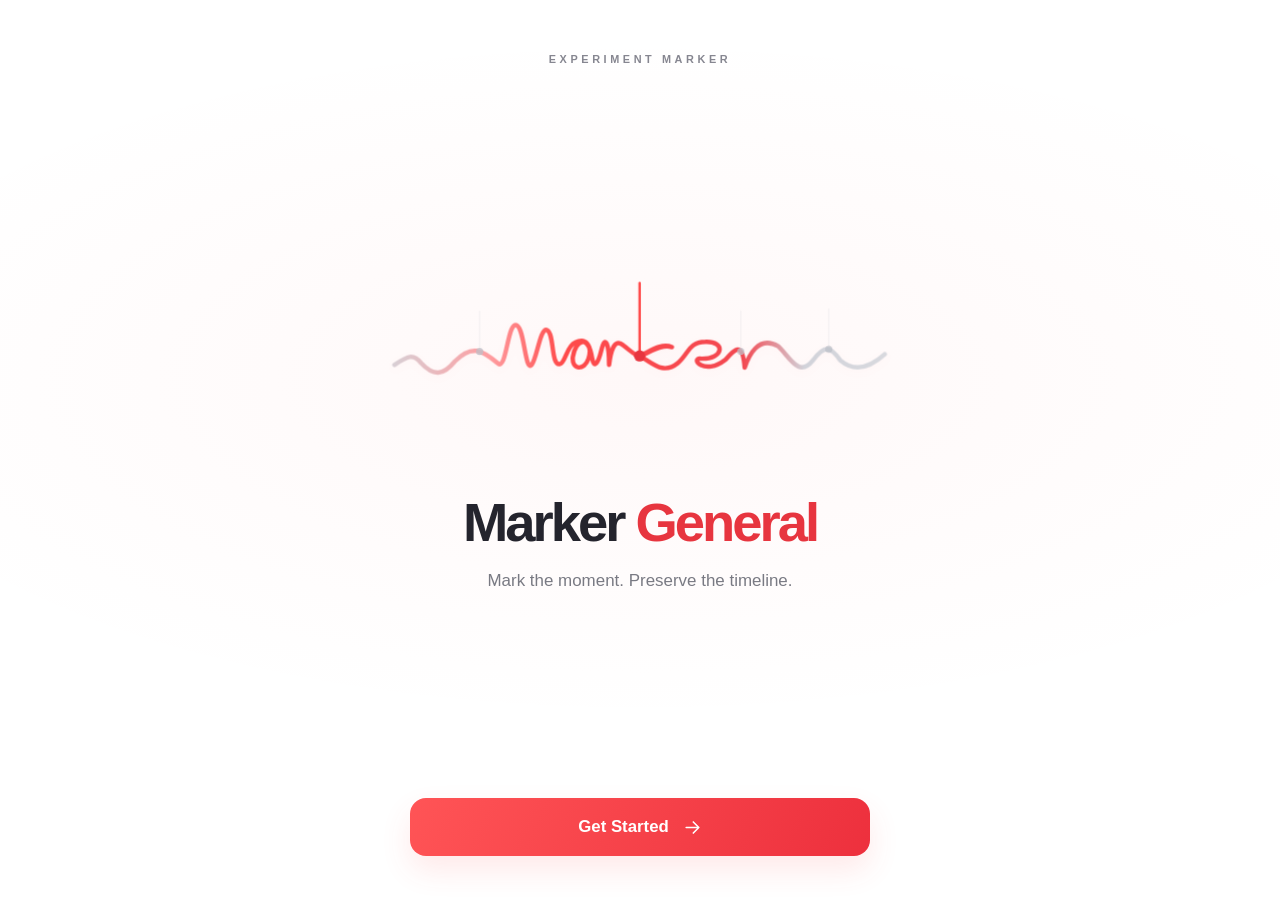
==== commit 2f7cff2c: "feat: integrate welcome animation and polish General UI" ====
--- a/index.html
+++ b/index.html
@@ -8,7 +8,11 @@
         <link rel="manifest" href="manifest.json">
         <link rel="stylesheet" href="style.css">
     </head>
-    <body>
+    <body class="app-booting">
+        <!-- First-use Welcome is decided AFTER restoring the persistent case. -->
+        <div id="welcomeGate" class="welcome-gate" hidden>
+            <iframe id="welcomeFrame" class="welcome-frame" title="Experiment Marker welcome" aria-label="Welcome animation"></iframe>
+        </div>
         <main class="app">
             <header class="header">
                 <div>
--- a/style.css
+++ b/style.css
@@ -166,7 +166,10 @@
     position: fixed; inset: 0; z-index: 1000;
     display: flex; justify-content: center; align-items: center;
     padding: max(14px, env(safe-area-inset-top)) 14px max(14px, env(safe-area-inset-bottom));
-    background: rgba(17, 19, 25, 0.58);
+
+    background: rgba(20, 20, 28, 0.50);
+    -webkit-backdrop-filter: blur(7px);
+    backdrop-filter: blur(7px);
 }
 .preset-editor-dialog {
     width: min(540px, 100%); max-height: 100%; overflow-y: auto;
@@ -929,3 +932,46 @@
         margin-top: 10px;
     }
 }
+
+/* =========================================================
+   GENERAL WELCOME · v6.1 soft handoff; case UI remains intact
+   ========================================================= */
+.app-booting .app { visibility: hidden; }
+.welcome-gate {
+    position: fixed;
+    inset: 0;
+    z-index: 20000;
+    background: #fff;
+    opacity: 1;
+    transform: translateY(0);
+    transition: opacity 420ms cubic-bezier(.22,.7,.22,1),
+                transform 420ms cubic-bezier(.22,.7,.22,1);
+}
+.welcome-gate.is-exiting {
+    opacity: 0;
+    transform: translateY(-8px);
+}
+.welcome-gate[hidden] { display: none !important; }
+.welcome-frame {
+    display: block;
+    width: 100%;
+    height: 100%;
+    border: 0;
+    background: #fff;
+}
+body.welcome-visible { overflow: hidden; }
+body.welcome-exiting .app {
+    animation: welcomeReadyAppear 420ms cubic-bezier(.22,.7,.22,1) both;
+}
+@keyframes welcomeReadyAppear {
+    from { opacity: .7; transform: translateY(8px); }
+    to { opacity: 1; transform: translateY(0); }
+}
+@media (prefers-reduced-motion: reduce) {
+    .welcome-gate { transition: none; }
+    body.welcome-exiting .app { animation: none; }
+}
+/* Welcome → READY: 隐藏页面容器的焦点轮廓 */
+#readyView:focus {
+    outline: none;
+}
